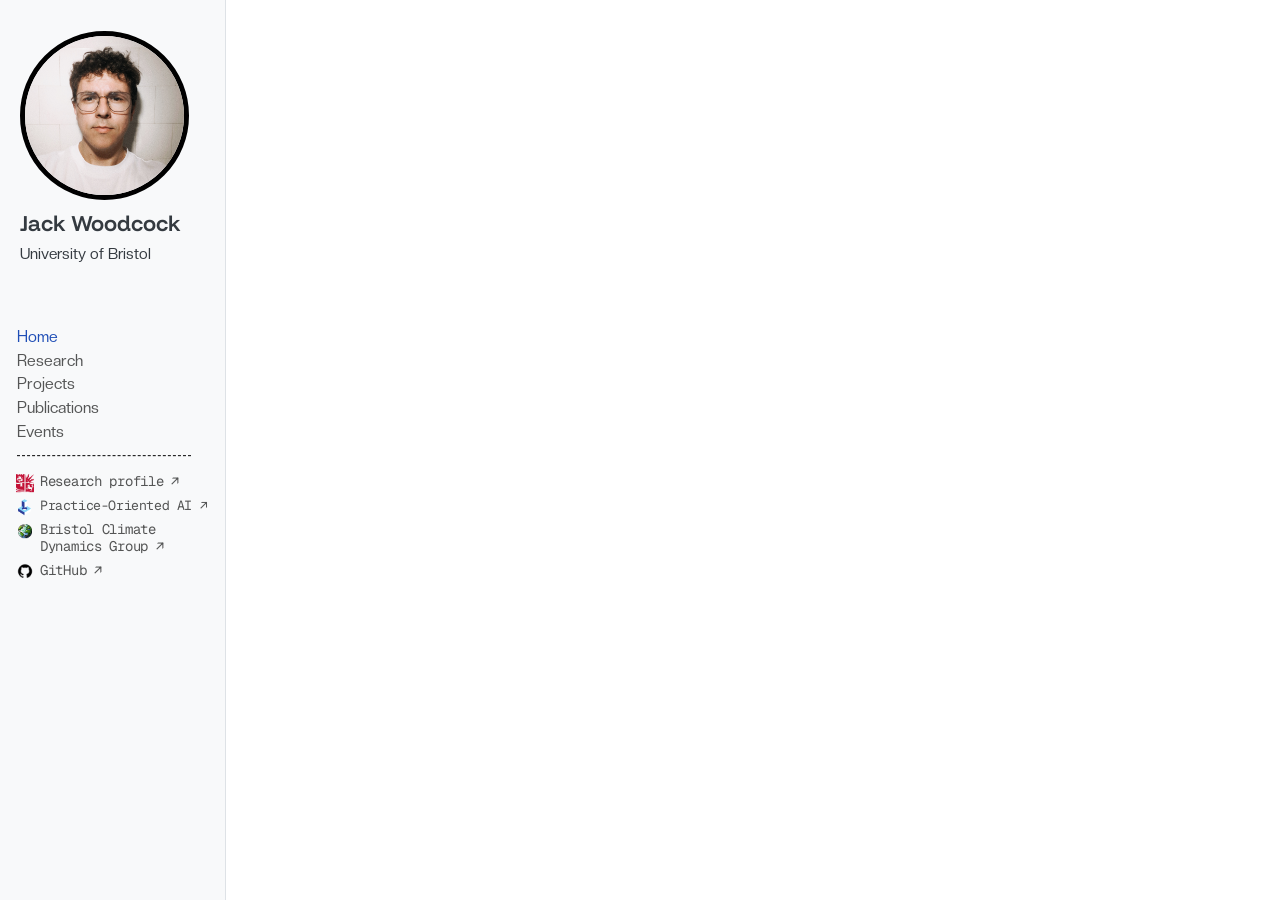
==== index.html @ 0cb57435 "Built site for gh-pages" ====
<!DOCTYPE html>
<html xmlns="http://www.w3.org/1999/xhtml" lang="en" xml:lang="en"><head>

<meta charset="utf-8">
<meta name="generator" content="quarto-1.10.18">

<meta name="viewport" content="width=device-width, initial-scale=1.0, user-scalable=yes">


<title>Jack Woodcock</title>
<style>
/* Default styles provided by pandoc.
** See https://pandoc.org/MANUAL.html#variables-for-html for config info.
*/
span.smallcaps{font-variant: small-caps;}
div.columns{display: flex; gap: 1.5em;}
div.column{flex: auto;}
@media screen {
div.columns{gap: min(4vw, 1.5em);}
div.column{overflow-x: auto;}
}
div.hanging-indent{margin-left: 1.5em; text-indent: -1.5em;}
ul.task-list{list-style: none;}
ul.task-list li input[type="checkbox"] {
  width: 0.8em;
  margin: 0 0.8em 0.2em -1em; /* quarto-specific, see https://github.com/quarto-dev/quarto-cli/issues/4556 */ 
  vertical-align: middle;
}
</style>


<script src="site_libs/quarto-nav/quarto-nav.js"></script>
<script src="site_libs/quarto-nav/headroom.min.js"></script>
<script src="site_libs/clipboard/clipboard.min.js"></script>
<script src="site_libs/quarto-html/quarto.js" type="module"></script>
<script src="site_libs/quarto-html/tabsets/tabsets.js" type="module"></script>
<script src="site_libs/quarto-html/popper.min.js"></script>
<script src="site_libs/quarto-html/tippy.umd.min.js"></script>
<script src="site_libs/quarto-html/anchor.min.js"></script>
<link href="site_libs/quarto-html/tippy.css" rel="stylesheet">
<link href="site_libs/quarto-html/quarto-syntax-highlighting-64a204ab8560d761af7679ceaba22944.css" rel="stylesheet" id="quarto-text-highlighting-styles">
<script src="site_libs/bootstrap/bootstrap.min.js"></script>
<link href="site_libs/bootstrap/bootstrap-icons.css" rel="stylesheet">
<link href="site_libs/bootstrap/bootstrap-1bdbca75b362e6c5a8c09207907ff998.min.css" rel="stylesheet" append-hash="true" id="quarto-bootstrap" data-mode="light">
<script id="quarto-search-options" type="application/json">{
  "language": {
    "search-no-results-text": "No results",
    "search-matching-documents-text": "matching documents",
    "search-copy-link-title": "Copy link to search",
    "search-hide-matches-text": "Hide additional matches",
    "search-more-match-text": "more match in this document",
    "search-more-matches-text": "more matches in this document",
    "search-clear-button-title": "Clear",
    "search-text-placeholder": "",
    "search-detached-cancel-button-title": "Cancel",
    "search-submit-button-title": "Submit",
    "search-label": "Search"
  }
}</script>


<link rel="stylesheet" href="styles.css">
</head>

<body class="nav-sidebar docked quarto-light">

<div id="quarto-search-results"></div>
  <header id="quarto-header" class="headroom fixed-top">
  <nav class="quarto-secondary-nav">
    <div class="container-fluid d-flex">
      <button type="button" class="quarto-btn-toggle btn" data-bs-toggle="collapse" role="button" data-bs-target=".quarto-sidebar-collapse-item" aria-controls="quarto-sidebar" aria-expanded="false" aria-label="Toggle sidebar navigation" onclick="if (window.quartoToggleHeadroom) { window.quartoToggleHeadroom(); }">
        <i class="bi bi-layout-text-sidebar-reverse"></i>
      </button>
        <nav class="quarto-page-breadcrumbs" aria-label="breadcrumb"><ol class="breadcrumb"><li class="breadcrumb-item"><a href="./index.html">Home</a></li></ol></nav>
        <a class="flex-grow-1" role="navigation" data-bs-toggle="collapse" data-bs-target=".quarto-sidebar-collapse-item" aria-controls="quarto-sidebar" aria-expanded="false" aria-label="Toggle sidebar navigation" onclick="if (window.quartoToggleHeadroom) { window.quartoToggleHeadroom(); }">      
        </a>
    </div>
  </nav>
</header>
<!-- content -->
<div id="quarto-content" class="quarto-container page-columns page-rows-contents page-layout-article">
<!-- sidebar -->
  <nav id="quarto-sidebar" class="sidebar collapse collapse-horizontal quarto-sidebar-collapse-item sidebar-navigation docked overflow-auto">
    <div class="pt-lg-2 mt-2 text-left sidebar-header sidebar-header-stacked">
      <a href="./index.html" class="sidebar-logo-link">
      <img src="./assets/images/profile.jpeg" alt="" class="sidebar-logo light-content py-0 d-lg-inline d-none">
      <img src="./assets/images/profile.jpeg" alt="" class="sidebar-logo dark-content py-0 d-lg-inline d-none">
      </a>
    <div class="sidebar-title mb-0 py-0">
      <a href="./">Jack Woodcock</a> 
    </div>
      </div>
    <div class="sidebar-menu-container"> 
    <ul class="list-unstyled mt-1">
        <li class="sidebar-item">
  <div class="sidebar-item-container"> 
  <a href="./index.html" class="sidebar-item-text sidebar-link active">
 <span class="menu-text">Home</span></a>
  </div>
</li>
        <li class="sidebar-item">
  <div class="sidebar-item-container"> 
  <a href="./research.html" class="sidebar-item-text sidebar-link">
 <span class="menu-text">Research</span></a>
  </div>
</li>
        <li class="sidebar-item">
  <div class="sidebar-item-container"> 
  <a href="./projects.html" class="sidebar-item-text sidebar-link">
 <span class="menu-text">Projects</span></a>
  </div>
</li>
        <li class="sidebar-item">
  <div class="sidebar-item-container"> 
  <a href="./publications.html" class="sidebar-item-text sidebar-link">
 <span class="menu-text">Publications</span></a>
  </div>
</li>
        <li class="sidebar-item">
  <div class="sidebar-item-container"> 
  <a href="./events.html" class="sidebar-item-text sidebar-link">
 <span class="menu-text">Events</span></a>
  </div>
</li>
        <li class="sidebar-item">
  <div class="sidebar-item-container"> 
  <a href="https://research-information.bris.ac.uk/en/persons/jack-woodcock/" class="sidebar-item-text sidebar-link" rel="noopener noreferrer" target="_blank">
 <span class="menu-text">Research profile</span></a>
  </div>
</li>
        <li class="sidebar-item">
  <div class="sidebar-item-container"> 
  <a href="https://www.bristol.ac.uk/cdt/practice-oriented-ai/" class="sidebar-item-text sidebar-link" rel="noopener noreferrer" target="_blank">
 <span class="menu-text">Practice-Oriented AI</span></a>
  </div>
</li>
        <li class="sidebar-item">
  <div class="sidebar-item-container"> 
  <a href="https://www.climatebristol.org/" class="sidebar-item-text sidebar-link" rel="noopener noreferrer" target="_blank">
 <span class="menu-text">Bristol Climate Dynamics Group</span></a>
  </div>
</li>
        <li class="sidebar-item">
  <div class="sidebar-item-container"> 
  <a href="https://github.com/UoB-jack" class="sidebar-item-text sidebar-link" rel="noopener noreferrer" target="_blank">
 <span class="menu-text">GitHub</span></a>
  </div>
</li>
    </ul>
    </div>
</nav>
<div id="quarto-sidebar-glass" class="quarto-sidebar-collapse-item" data-bs-toggle="collapse" data-bs-target=".quarto-sidebar-collapse-item"></div>
<!-- margin-sidebar -->
    <div id="quarto-margin-sidebar" class="sidebar margin-sidebar zindex-bottom">
        
    </div>
<!-- main -->
<main class="content" id="quarto-document-content"><header id="title-block-header" class="quarto-title-block"></header>







</main> <!-- /main -->
<script id="quarto-html-after-body" type="application/javascript">
  window.document.addEventListener("DOMContentLoaded", function (event) {
    const icon = "";
    const anchorJS = new window.AnchorJS();
    anchorJS.options = {
      placement: 'right',
      icon: icon
    };
    anchorJS.add('.anchored');
    const isCodeAnnotation = (el) => {
      for (const clz of el.classList) {
        if (clz.startsWith('code-annotation-')) {                     
          return true;
        }
      }
      return false;
    }
    const onCopySuccess = function(e) {
      // button target
      const button = e.trigger;
      // don't keep focus
      button.blur();
      // flash "checked"
      button.classList.add('code-copy-button-checked');
      var currentTitle = button.getAttribute("title");
      button.setAttribute("title", "Copied!");
      let tooltip;
      if (window.bootstrap) {
        button.setAttribute("data-bs-toggle", "tooltip");
        button.setAttribute("data-bs-placement", "left");
        button.setAttribute("data-bs-title", "Copied!");
        tooltip = new bootstrap.Tooltip(button, 
          { trigger: "manual", 
            customClass: "code-copy-button-tooltip",
            offset: [0, -8]});
        tooltip.show();    
      }
      setTimeout(function() {
        if (tooltip) {
          tooltip.hide();
          button.removeAttribute("data-bs-title");
          button.removeAttribute("data-bs-toggle");
          button.removeAttribute("data-bs-placement");
        }
        button.setAttribute("title", currentTitle);
        button.classList.remove('code-copy-button-checked');
      }, 1000);
      // clear code selection
      e.clearSelection();
    }
    const getTextToCopy = function(trigger) {
      const outerScaffold = trigger.parentElement.cloneNode(true);
      const codeEl = outerScaffold.querySelector('code');
      for (const childEl of codeEl.children) {
        if (isCodeAnnotation(childEl)) {
          childEl.remove();
        }
      }
      return codeEl.innerText;
    }
    const clipboard = new window.ClipboardJS('.code-copy-button:not([data-in-quarto-modal])', {
      text: getTextToCopy
    });
    clipboard.on('success', onCopySuccess);
    if (window.document.getElementById('quarto-embedded-source-code-modal')) {
      const clipboardModal = new window.ClipboardJS('.code-copy-button[data-in-quarto-modal]', {
        text: getTextToCopy,
        container: window.document.getElementById('quarto-embedded-source-code-modal')
      });
      clipboardModal.on('success', onCopySuccess);
    }
      var localhostRegex = new RegExp(/^(?:http|https):\/\/localhost\:?[0-9]*\//);
      var mailtoRegex = new RegExp(/^mailto:/);
        var filterRegex = new RegExp('/' + window.location.host + '/');
      var isInternal = (href) => {
          return filterRegex.test(href) || localhostRegex.test(href) || mailtoRegex.test(href);
      }
      // Inspect non-navigation links and adorn them if external
     var links = window.document.querySelectorAll('a[href]:not(.nav-link):not(.navbar-brand):not(.toc-action):not(.sidebar-link):not(.sidebar-item-toggle):not(.pagination-link):not(.no-external):not([aria-hidden]):not(.dropdown-item):not(.quarto-navigation-tool):not(.about-link)');
      for (var i=0; i<links.length; i++) {
        const link = links[i];
        if (!isInternal(link.href)) {
          // undo the damage that might have been done by quarto-nav.js in the case of
          // links that we want to consider external
          if (link.dataset.originalHref !== undefined) {
            link.href = link.dataset.originalHref;
          }
        }
      }
    function tippyHover(el, contentFn, onTriggerFn, onUntriggerFn) {
      const config = {
        allowHTML: true,
        maxWidth: 500,
        delay: 100,
        arrow: false,
        appendTo: function(el) {
            return el.parentElement;
        },
        interactive: true,
        interactiveBorder: 10,
        theme: 'quarto',
        placement: 'bottom-start',
      };
      if (contentFn) {
        config.content = contentFn;
      }
      if (onTriggerFn) {
        config.onTrigger = onTriggerFn;
      }
      if (onUntriggerFn) {
        config.onUntrigger = onUntriggerFn;
      }
      window.tippy(el, config); 
    }
    const noterefs = window.document.querySelectorAll('a[role="doc-noteref"]');
    for (var i=0; i<noterefs.length; i++) {
      const ref = noterefs[i];
      tippyHover(ref, function() {
        // use id or data attribute instead here
        let href = ref.getAttribute('data-footnote-href') || ref.getAttribute('href');
        try { href = new URL(href).hash; } catch {}
        const id = href.replace(/^#\/?/, "");
        const note = window.document.getElementById(id);
        if (note) {
          return note.innerHTML;
        } else {
          return "";
        }
      });
    }
    const xrefs = window.document.querySelectorAll('a.quarto-xref');
    const processXRef = (id, note) => {
      // Strip column container classes
      const stripColumnClz = (el) => {
        el.classList.remove("page-full", "page-columns");
        if (el.children) {
          for (const child of el.children) {
            stripColumnClz(child);
          }
        }
      }
      stripColumnClz(note)
      if (id === null || id.startsWith('sec-')) {
        // Special case sections, only their first couple elements
        const container = document.createElement("div");
        if (note.children && note.children.length > 2) {
          container.appendChild(note.children[0].cloneNode(true));
          for (let i = 1; i < note.children.length; i++) {
            const child = note.children[i];
            if (child.tagName === "P" && child.innerText === "") {
              continue;
            } else {
              container.appendChild(child.cloneNode(true));
              break;
            }
          }
          if (window.Quarto?.typesetMath) {
            window.Quarto.typesetMath(container);
          }
          return container.innerHTML
        } else {
          if (window.Quarto?.typesetMath) {
            window.Quarto.typesetMath(note);
          }
          return note.innerHTML;
        }
      } else {
        // Remove any anchor links if they are present
        const anchorLink = note.querySelector('a.anchorjs-link');
        if (anchorLink) {
          anchorLink.remove();
        }
        if (window.Quarto?.typesetMath) {
          window.Quarto.typesetMath(note);
        }
        if (note.classList.contains("callout")) {
          return note.outerHTML;
        } else {
          return note.innerHTML;
        }
      }
    }
    for (var i=0; i<xrefs.length; i++) {
      const xref = xrefs[i];
      tippyHover(xref, undefined, function(instance) {
        instance.disable();
        let url = xref.getAttribute('href');
        let hash = undefined; 
        if (url.startsWith('#')) {
          hash = url;
        } else {
          try { hash = new URL(url).hash; } catch {}
        }
        if (hash) {
          const id = hash.replace(/^#\/?/, "");
          const note = window.document.getElementById(id);
          if (note !== null) {
            try {
              const html = processXRef(id, note.cloneNode(true));
              instance.setContent(html);
            } finally {
              instance.enable();
              instance.show();
            }
          } else {
            // See if we can fetch this
            fetch(url.split('#')[0])
            .then(res => res.text())
            .then(html => {
              const parser = new DOMParser();
              const htmlDoc = parser.parseFromString(html, "text/html");
              const note = htmlDoc.getElementById(id);
              if (note !== null) {
                const html = processXRef(id, note);
                instance.setContent(html);
              } 
            }).finally(() => {
              instance.enable();
              instance.show();
            });
          }
        } else {
          // See if we can fetch a full url (with no hash to target)
          // This is a special case and we should probably do some content thinning / targeting
          fetch(url)
          .then(res => res.text())
          .then(html => {
            const parser = new DOMParser();
            const htmlDoc = parser.parseFromString(html, "text/html");
            const note = htmlDoc.querySelector('main.content');
            if (note !== null) {
              // This should only happen for chapter cross references
              // (since there is no id in the URL)
              // remove the first header
              if (note.children.length > 0 && note.children[0].tagName === "HEADER") {
                note.children[0].remove();
              }
              const html = processXRef(null, note);
              instance.setContent(html);
            } 
          }).finally(() => {
            instance.enable();
            instance.show();
          });
        }
      }, function(instance) {
      });
    }
        let selectedAnnoteEl;
        const selectorForAnnotation = ( cell, annotation) => {
          let cellAttr = 'data-code-cell="' + cell + '"';
          let lineAttr = 'data-code-annotation="' +  annotation + '"';
          const selector = 'span[' + cellAttr + '][' + lineAttr + ']';
          return selector;
        }
        const selectCodeLines = (annoteEl) => {
          const doc = window.document;
          const targetCell = annoteEl.getAttribute("data-target-cell");
          const targetAnnotation = annoteEl.getAttribute("data-target-annotation");
          const annoteSpan = window.document.querySelector(selectorForAnnotation(targetCell, targetAnnotation));
          const lines = annoteSpan.getAttribute("data-code-lines").split(",");
          const lineIds = lines.map((line) => {
            return targetCell + "-" + line;
          })
          let top = null;
          let height = null;
          let parent = null;
          if (lineIds.length > 0) {
              //compute the position of the single el (top and bottom and make a div)
              const el = window.document.getElementById(lineIds[0]);
              top = el.offsetTop;
              height = el.offsetHeight;
              parent = el.parentElement.parentElement;
            if (lineIds.length > 1) {
              const lastEl = window.document.getElementById(lineIds[lineIds.length - 1]);
              const bottom = lastEl.offsetTop + lastEl.offsetHeight;
              height = bottom - top;
            }
            if (top !== null && height !== null && parent !== null) {
              // cook up a div (if necessary) and position it 
              let div = window.document.getElementById("code-annotation-line-highlight");
              if (div === null) {
                div = window.document.createElement("div");
                div.setAttribute("id", "code-annotation-line-highlight");
                div.style.position = 'absolute';
                parent.appendChild(div);
              }
              div.style.top = top - 2 + "px";
              div.style.height = height + 4 + "px";
              div.style.left = 0;
              let gutterDiv = window.document.getElementById("code-annotation-line-highlight-gutter");
              if (gutterDiv === null) {
                gutterDiv = window.document.createElement("div");
                gutterDiv.setAttribute("id", "code-annotation-line-highlight-gutter");
                gutterDiv.style.position = 'absolute';
                const codeCell = window.document.getElementById(targetCell);
                const gutter = codeCell.querySelector('.code-annotation-gutter');
                gutter.appendChild(gutterDiv);
              }
              gutterDiv.style.top = top - 2 + "px";
              gutterDiv.style.height = height + 4 + "px";
            }
            selectedAnnoteEl = annoteEl;
          }
        };
        const unselectCodeLines = () => {
          const elementsIds = ["code-annotation-line-highlight", "code-annotation-line-highlight-gutter"];
          elementsIds.forEach((elId) => {
            const div = window.document.getElementById(elId);
            if (div) {
              div.remove();
            }
          });
          selectedAnnoteEl = undefined;
        };
          // Handle positioning of the toggle
      window.addEventListener(
        "resize",
        throttle(() => {
          elRect = undefined;
          if (selectedAnnoteEl) {
            selectCodeLines(selectedAnnoteEl);
          }
        }, 10)
      );
      function throttle(fn, ms) {
      let throttle = false;
      let timer;
        return (...args) => {
          if(!throttle) { // first call gets through
              fn.apply(this, args);
              throttle = true;
          } else { // all the others get throttled
              if(timer) clearTimeout(timer); // cancel #2
              timer = setTimeout(() => {
                fn.apply(this, args);
                timer = throttle = false;
              }, ms);
          }
        };
      }
        // Attach click handler to the DT
        const annoteDls = window.document.querySelectorAll('dt[data-target-cell]');
        for (const annoteDlNode of annoteDls) {
          annoteDlNode.addEventListener('click', (event) => {
            const clickedEl = event.target;
            if (clickedEl !== selectedAnnoteEl) {
              unselectCodeLines();
              const activeEl = window.document.querySelector('dt[data-target-cell].code-annotation-active');
              if (activeEl) {
                activeEl.classList.remove('code-annotation-active');
              }
              selectCodeLines(clickedEl);
              clickedEl.classList.add('code-annotation-active');
            } else {
              // Unselect the line
              unselectCodeLines();
              clickedEl.classList.remove('code-annotation-active');
            }
          });
        }
    const findCites = (el) => {
      const parentEl = el.parentElement;
      if (parentEl) {
        const cites = parentEl.dataset.cites;
        if (cites) {
          return {
            el,
            cites: cites.split(' ')
          };
        } else {
          return findCites(el.parentElement)
        }
      } else {
        return undefined;
      }
    };
    var bibliorefs = window.document.querySelectorAll('a[role="doc-biblioref"]');
    for (var i=0; i<bibliorefs.length; i++) {
      const ref = bibliorefs[i];
      const citeInfo = findCites(ref);
      if (citeInfo) {
        tippyHover(citeInfo.el, function() {
          var popup = window.document.createElement('div');
          citeInfo.cites.forEach(function(cite) {
            var citeDiv = window.document.createElement('div');
            citeDiv.classList.add('hanging-indent');
            citeDiv.classList.add('csl-entry');
            var biblioDiv = window.document.getElementById('ref-' + cite);
            if (biblioDiv) {
              citeDiv.innerHTML = biblioDiv.innerHTML;
            }
            popup.appendChild(citeDiv);
          });
          return popup.innerHTML;
        });
      }
    }
  });
  </script>
</div> <!-- /content -->




</body></html>
---- site_libs/quarto-html/tippy.css ----
.tippy-box[data-animation=fade][data-state=hidden]{opacity:0}[data-tippy-root]{max-width:calc(100vw - 10px)}.tippy-box{position:relative;background-color:#333;color:#fff;border-radius:4px;font-size:14px;line-height:1.4;white-space:normal;outline:0;transition-property:transform,visibility,opacity}.tippy-box[data-placement^=top]>.tippy-arrow{bottom:0}.tippy-box[data-placement^=top]>.tippy-arrow:before{bottom:-7px;left:0;border-width:8px 8px 0;border-top-color:initial;transform-origin:center top}.tippy-box[data-placement^=bottom]>.tippy-arrow{top:0}.tippy-box[data-placement^=bottom]>.tippy-arrow:before{top:-7px;left:0;border-width:0 8px 8px;border-bottom-color:initial;transform-origin:center bottom}.tippy-box[data-placement^=left]>.tippy-arrow{right:0}.tippy-box[data-placement^=left]>.tippy-arrow:before{border-width:8px 0 8px 8px;border-left-color:initial;right:-7px;transform-origin:center left}.tippy-box[data-placement^=right]>.tippy-arrow{left:0}.tippy-box[data-placement^=right]>.tippy-arrow:before{left:-7px;border-width:8px 8px 8px 0;border-right-color:initial;transform-origin:center right}.tippy-box[data-inertia][data-state=visible]{transition-timing-function:cubic-bezier(.54,1.5,.38,1.11)}.tippy-arrow{width:16px;height:16px;color:#333}.tippy-arrow:before{content:"";position:absolute;border-color:transparent;border-style:solid}.tippy-content{position:relative;padding:5px 9px;z-index:1}
---- site_libs/quarto-html/quarto-syntax-highlighting-64a204ab8560d761af7679ceaba22944.css ----
/* quarto syntax highlight colors */
:root {
  --quarto-hl-ot-color: #003B4F;
  --quarto-hl-at-color: #657422;
  --quarto-hl-ss-color: #20794D;
  --quarto-hl-an-color: #5E5E5E;
  --quarto-hl-fu-color: #4758AB;
  --quarto-hl-st-color: #20794D;
  --quarto-hl-cf-color: #003B4F;
  --quarto-hl-op-color: #5E5E5E;
  --quarto-hl-er-color: #AD0000;
  --quarto-hl-bn-color: #AD0000;
  --quarto-hl-al-color: #AD0000;
  --quarto-hl-va-color: #111111;
  --quarto-hl-bu-color: inherit;
  --quarto-hl-ex-color: inherit;
  --quarto-hl-pp-color: #AD0000;
  --quarto-hl-in-color: #5E5E5E;
  --quarto-hl-vs-color: #20794D;
  --quarto-hl-wa-color: #5E5E5E;
  --quarto-hl-do-color: #5E5E5E;
  --quarto-hl-im-color: #00769E;
  --quarto-hl-ch-color: #20794D;
  --quarto-hl-dt-color: #AD0000;
  --quarto-hl-fl-color: #AD0000;
  --quarto-hl-co-color: #5E5E5E;
  --quarto-hl-cv-color: #5E5E5E;
  --quarto-hl-cn-color: #8f5902;
  --quarto-hl-sc-color: #5E5E5E;
  --quarto-hl-dv-color: #AD0000;
  --quarto-hl-kw-color: #003B4F;
}

/* other quarto variables */
:root {
  --quarto-font-monospace: SFMono-Regular, Menlo, Monaco, Consolas, "Liberation Mono", "Courier New", monospace;
}

/* syntax highlight based on Pandoc's rules */
pre > code.sourceCode > span {
  color: #003B4F;
}

code.sourceCode > span {
  color: #003B4F;
}

div.sourceCode,
div.sourceCode pre.sourceCode {
  color: #003B4F;
}

/* Normal */
code span {
  color: #003B4F;
}

/* Alert */
code span.al {
  color: #AD0000;
  font-style: inherit;
}

/* Annotation */
code span.an {
  color: #5E5E5E;
  font-style: inherit;
}

/* Attribute */
code span.at {
  color: #657422;
  font-style: inherit;
}

/* BaseN */
code span.bn {
  color: #AD0000;
  font-style: inherit;
}

/* BuiltIn */
code span.bu {
  font-style: inherit;
}

/* ControlFlow */
code span.cf {
  color: #003B4F;
  font-weight: bold;
  font-style: inherit;
}

/* Char */
code span.ch {
  color: #20794D;
  font-style: inherit;
}

/* Constant */
code span.cn {
  color: #8f5902;
  font-style: inherit;
}

/* Comment */
code span.co {
  color: #5E5E5E;
  font-style: inherit;
}

/* CommentVar */
code span.cv {
  color: #5E5E5E;
  font-style: italic;
}

/* Documentation */
code span.do {
  color: #5E5E5E;
  font-style: italic;
}

/* DataType */
code span.dt {
  color: #AD0000;
  font-style: inherit;
}

/* DecVal */
code span.dv {
  color: #AD0000;
  font-style: inherit;
}

/* Error */
code span.er {
  color: #AD0000;
  font-style: inherit;
}

/* Extension */
code span.ex {
  font-style: inherit;
}

/* Float */
code span.fl {
  color: #AD0000;
  font-style: inherit;
}

/* Function */
code span.fu {
  color: #4758AB;
  font-style: inherit;
}

/* Import */
code span.im {
  color: #00769E;
  font-style: inherit;
}

/* Information */
code span.in {
  color: #5E5E5E;
  font-style: inherit;
}

/* Keyword */
code span.kw {
  color: #003B4F;
  font-weight: bold;
  font-style: inherit;
}

/* Operator */
code span.op {
  color: #5E5E5E;
  font-style: inherit;
}

/* Other */
code span.ot {
  color: #003B4F;
  font-style: inherit;
}

/* Preprocessor */
code span.pp {
  color: #AD0000;
  font-style: inherit;
}

/* SpecialChar */
code span.sc {
  color: #5E5E5E;
  font-style: inherit;
}

/* SpecialString */
code span.ss {
  color: #20794D;
  font-style: inherit;
}

/* String */
code span.st {
  color: #20794D;
  font-style: inherit;
}

/* Variable */
code span.va {
  color: #111111;
  font-style: inherit;
}

/* VerbatimString */
code span.vs {
  color: #20794D;
  font-style: inherit;
}

/* Warning */
code span.wa {
  color: #5E5E5E;
  font-style: italic;
}

.prevent-inlining {
  content: "</";
}

/*# sourceMappingURL=9d8d5bb603a83b8298b89080a598c93b.css.map */
---- styles.css ----
@font-face {
  font-family: "Funnel Display";
  src: url("assets/fonts/FunnelDisplay-SemiBold.ttf") format("truetype");
  font-weight: 600;
  font-display: swap;
}

@font-face {
  font-family: "Creato Display";
  src: url("assets/fonts/CreatoDisplay-Regular.otf") format("opentype");
  font-weight: 400;
  font-display: swap;
}

@font-face {
  font-family: "Creato Display";
  src: url("assets/fonts/CreatoDisplay-RegularItalic.otf") format("opentype");
  font-style: italic;
  font-weight: 400;
  font-display: swap;
}

@font-face {
  font-family: "Creato Display";
  src: url("assets/fonts/CreatoDisplay-Bold.otf") format("opentype");
  font-weight: 700;
  font-display: swap;
}

@font-face {
  font-family: "Creato Display";
  src: url("assets/fonts/CreatoDisplay-BoldItalic.otf") format("opentype");
  font-style: italic;
  font-weight: 700;
  font-display: swap;
}

@font-face {
  font-family: "Geist Mono";
  src: url("assets/fonts/GeistMono-Regular.ttf") format("truetype");
  font-weight: 400;
  font-display: swap;
}

:root {
  --bs-body-font-family: "Creato Display", sans-serif;
}

:is(h1, h2, h3, h4, h5, h6, .title, .sidebar-title, .sidebar-navigation a[href^="./"]) {
  font-family: "Funnel Display", sans-serif;
  font-weight: 600;
}

.sidebar-logo {
  aspect-ratio: 1;
  object-fit: cover;
  border: 5px solid #000;
  border-radius: 50%;
}

.sidebar-title::after {
  content: "University of Bristol";
  display: block;
  margin-top: 0.15rem;
  font-family: "Creato Display", sans-serif;
  font-size: 0.9rem;
  font-weight: 400;
}

.sidebar-navigation a[href^="https://"] {
  font-family: "Geist Mono", monospace;
  font-size: 0.82rem;
  letter-spacing: -0.02em;
}

.sidebar-navigation a[href^="https://"] .menu-text {
  position: relative;
  display: inline-block;
  padding-left: 1.35rem;
}

.sidebar-navigation a[href^="https://"] .menu-text::before {
  content: "";
  position: absolute;
  top: var(--logo-y, 0.12rem);
  left: var(--logo-x, 0);
  width: var(--logo-size, 0.9rem);
  height: var(--logo-size, 0.9rem);
  background: var(--link-logo) center / contain no-repeat;
}

.sidebar-navigation a[href^="https://"] .menu-text::after {
  content: " ↗";
}

.sidebar-navigation li:has(a[href^="https://"]) {
  margin-bottom: 0.4rem;
}

.sidebar-navigation li:has(a[href^="https://research-information.bris.ac.uk"]) {
  margin-top: 0.9rem;
  padding-top: 1rem;
  border-top: 1px dashed #000;
}

.sidebar-navigation a[href^="https://research-information.bris.ac.uk"] {
  --link-logo: url("assets/images/logos/uob.png");
  --logo-size: 1.05rem;
  --logo-x: -0.075rem;
  --logo-y: 0.04rem;
}

.sidebar-navigation a[href^="https://www.bristol.ac.uk/cdt/practice-oriented-ai/"] {
  --link-logo: url("assets/images/logos/PrOAI.png");
  --logo-size: 0.96rem;
  --logo-x: -0.03rem;
  --logo-y: 0.09rem;
  font-size: 0.78rem;
  letter-spacing: -0.03em;
  white-space: nowrap;
}

.sidebar-navigation a[href^="https://www.climatebristol.org/"] {
  --link-logo: url("assets/images/logos/BCD.png");
  --logo-size: 0.82rem;
  --logo-x: 0.04rem;
  --logo-y: 0.16rem;
}

.sidebar-navigation a[href^="https://github.com/"] {
  --link-logo: url("assets/images/logos/GH.png");
  --logo-size: 1.05rem;
  --logo-x: -0.075rem;
  --logo-y: 0.04rem;
}

@media (min-width: 992px) {
  #quarto-sidebar {
    position: relative;
  }

  #quarto-sidebar .sidebar-menu-container {
    position: absolute;
    top: 50%;
    right: 1rem;
    left: 1rem;
    transform: translateY(-50%);
  }
}
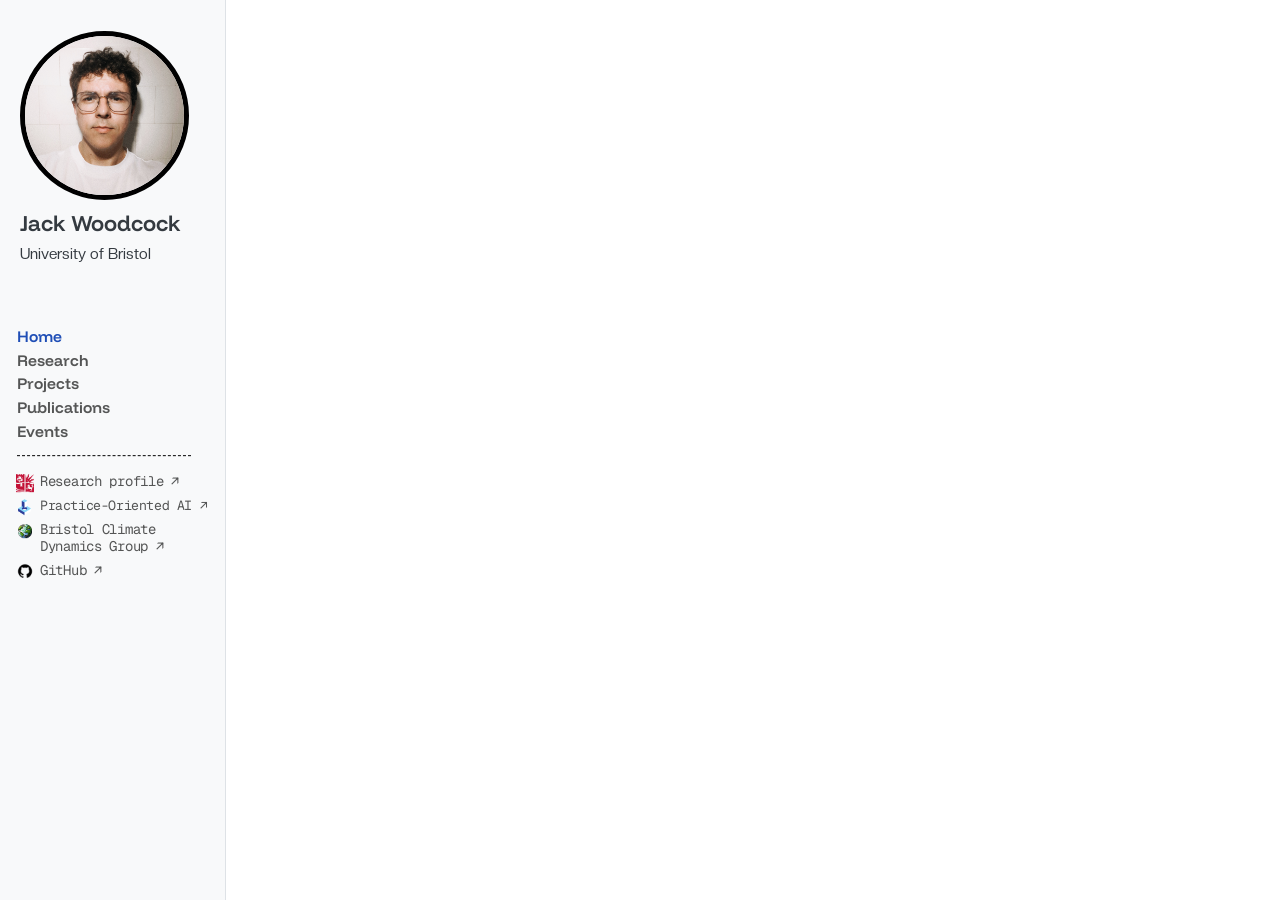
==== commit c3b4f4ff: "Built site for gh-pages" ====
--- a/index.html
+++ b/index.html
@@ -41,7 +41,7 @@
 <link href="site_libs/quarto-html/quarto-syntax-highlighting-64a204ab8560d761af7679ceaba22944.css" rel="stylesheet" id="quarto-text-highlighting-styles">
 <script src="site_libs/bootstrap/bootstrap.min.js"></script>
 <link href="site_libs/bootstrap/bootstrap-icons.css" rel="stylesheet">
-<link href="site_libs/bootstrap/bootstrap-1bdbca75b362e6c5a8c09207907ff998.min.css" rel="stylesheet" append-hash="true" id="quarto-bootstrap" data-mode="light">
+<link href="site_libs/bootstrap/bootstrap-fbc5b4e29cc3cf7a21410927c5af7b66.min.css" rel="stylesheet" append-hash="true" id="quarto-bootstrap" data-mode="light">
 <script id="quarto-search-options" type="application/json">{
   "language": {
     "search-no-results-text": "No results",
@@ -237,7 +237,7 @@
     }
       var localhostRegex = new RegExp(/^(?:http|https):\/\/localhost\:?[0-9]*\//);
       var mailtoRegex = new RegExp(/^mailto:/);
-        var filterRegex = new RegExp('/' + window.location.host + '/');
+        var filterRegex = new RegExp("https:\/\/UoB-jack\.github\.io\/personal_page\/");
       var isInternal = (href) => {
           return filterRegex.test(href) || localhostRegex.test(href) || mailtoRegex.test(href);
       }
--- a/styles.css
+++ b/styles.css
@@ -46,7 +46,7 @@
   --bs-body-font-family: "Creato Display", sans-serif;
 }
 
-:is(h1, h2, h3, h4, h5, h6, .title, .sidebar-title, .sidebar-navigation a[href^="./"]) {
+:is(h1, h2, h3, h4, h5, h6, .title, .sidebar-title, .sidebar-title a, .sidebar-navigation a.sidebar-link:not([target="_blank"])) {
   font-family: "Funnel Display", sans-serif;
   font-weight: 600;
 }
@@ -67,19 +67,19 @@
   font-weight: 400;
 }
 
-.sidebar-navigation a[href^="https://"] {
+.sidebar-navigation a[target="_blank"] {
   font-family: "Geist Mono", monospace;
   font-size: 0.82rem;
   letter-spacing: -0.02em;
 }
 
-.sidebar-navigation a[href^="https://"] .menu-text {
+.sidebar-navigation a[target="_blank"] .menu-text {
   position: relative;
   display: inline-block;
   padding-left: 1.35rem;
 }
 
-.sidebar-navigation a[href^="https://"] .menu-text::before {
+.sidebar-navigation a[target="_blank"] .menu-text::before {
   content: "";
   position: absolute;
   top: var(--logo-y, 0.12rem);
@@ -89,11 +89,11 @@
   background: var(--link-logo) center / contain no-repeat;
 }
 
-.sidebar-navigation a[href^="https://"] .menu-text::after {
+.sidebar-navigation a[target="_blank"] .menu-text::after {
   content: " ↗";
 }
 
-.sidebar-navigation li:has(a[href^="https://"]) {
+.sidebar-navigation li:has(a[target="_blank"]) {
   margin-bottom: 0.4rem;
 }
 
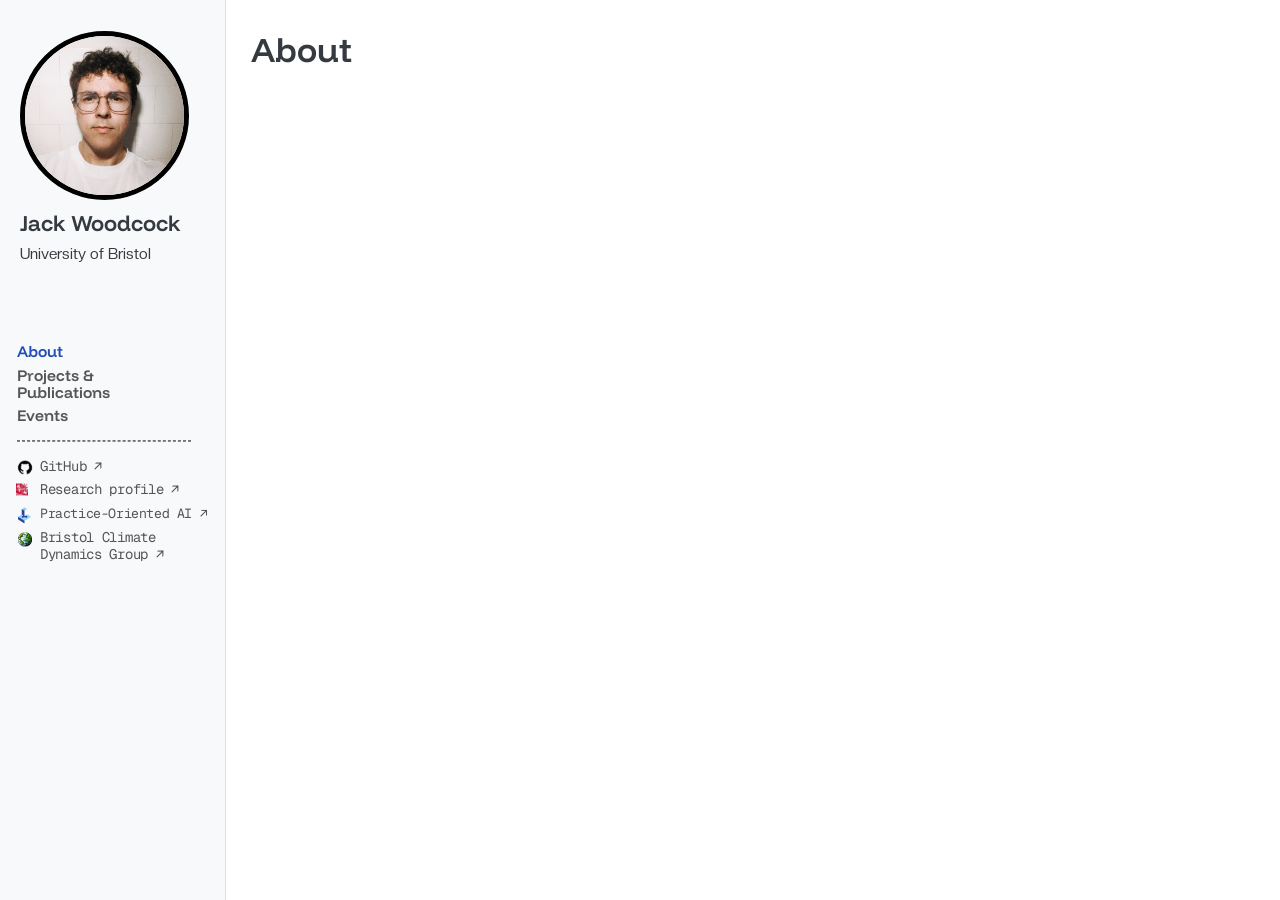
==== commit 5d1dcd10: "Built site for gh-pages" ====
--- a/index.html
+++ b/index.html
@@ -7,7 +7,7 @@
 <meta name="viewport" content="width=device-width, initial-scale=1.0, user-scalable=yes">
 
 
-<title>Jack Woodcock</title>
+<title>About – Jack Woodcock</title>
 <style>
 /* Default styles provided by pandoc.
 ** See https://pandoc.org/MANUAL.html#variables-for-html for config info.
@@ -71,7 +71,7 @@
       <button type="button" class="quarto-btn-toggle btn" data-bs-toggle="collapse" role="button" data-bs-target=".quarto-sidebar-collapse-item" aria-controls="quarto-sidebar" aria-expanded="false" aria-label="Toggle sidebar navigation" onclick="if (window.quartoToggleHeadroom) { window.quartoToggleHeadroom(); }">
         <i class="bi bi-layout-text-sidebar-reverse"></i>
       </button>
-        <nav class="quarto-page-breadcrumbs" aria-label="breadcrumb"><ol class="breadcrumb"><li class="breadcrumb-item"><a href="./index.html">Home</a></li></ol></nav>
+        <nav class="quarto-page-breadcrumbs" aria-label="breadcrumb"><ol class="breadcrumb"><li class="breadcrumb-item"><a href="./index.html">About</a></li></ol></nav>
         <a class="flex-grow-1" role="navigation" data-bs-toggle="collapse" data-bs-target=".quarto-sidebar-collapse-item" aria-controls="quarto-sidebar" aria-expanded="false" aria-label="Toggle sidebar navigation" onclick="if (window.quartoToggleHeadroom) { window.quartoToggleHeadroom(); }">      
         </a>
     </div>
@@ -95,25 +95,13 @@
         <li class="sidebar-item">
   <div class="sidebar-item-container"> 
   <a href="./index.html" class="sidebar-item-text sidebar-link active">
- <span class="menu-text">Home</span></a>
-  </div>
-</li>
-        <li class="sidebar-item">
-  <div class="sidebar-item-container"> 
-  <a href="./research.html" class="sidebar-item-text sidebar-link">
- <span class="menu-text">Research</span></a>
+ <span class="menu-text">About</span></a>
   </div>
 </li>
         <li class="sidebar-item">
   <div class="sidebar-item-container"> 
   <a href="./projects.html" class="sidebar-item-text sidebar-link">
- <span class="menu-text">Projects</span></a>
-  </div>
-</li>
-        <li class="sidebar-item">
-  <div class="sidebar-item-container"> 
-  <a href="./publications.html" class="sidebar-item-text sidebar-link">
- <span class="menu-text">Publications</span></a>
+ <span class="menu-text">Projects &amp; Publications</span></a>
   </div>
 </li>
         <li class="sidebar-item">
@@ -124,6 +112,12 @@
 </li>
         <li class="sidebar-item">
   <div class="sidebar-item-container"> 
+  <a href="https://github.com/UoB-jack" class="sidebar-item-text sidebar-link" rel="noopener noreferrer" target="_blank">
+ <span class="menu-text">GitHub</span></a>
+  </div>
+</li>
+        <li class="sidebar-item">
+  <div class="sidebar-item-container"> 
   <a href="https://research-information.bris.ac.uk/en/persons/jack-woodcock/" class="sidebar-item-text sidebar-link" rel="noopener noreferrer" target="_blank">
  <span class="menu-text">Research profile</span></a>
   </div>
@@ -138,12 +132,6 @@
   <div class="sidebar-item-container"> 
   <a href="https://www.climatebristol.org/" class="sidebar-item-text sidebar-link" rel="noopener noreferrer" target="_blank">
  <span class="menu-text">Bristol Climate Dynamics Group</span></a>
-  </div>
-</li>
-        <li class="sidebar-item">
-  <div class="sidebar-item-container"> 
-  <a href="https://github.com/UoB-jack" class="sidebar-item-text sidebar-link" rel="noopener noreferrer" target="_blank">
- <span class="menu-text">GitHub</span></a>
   </div>
 </li>
     </ul>
@@ -155,9 +143,25 @@
         
     </div>
 <!-- main -->
-<main class="content" id="quarto-document-content"><header id="title-block-header" class="quarto-title-block"></header>
-
-
+<main class="content" id="quarto-document-content">
+
+<header id="title-block-header" class="quarto-title-block default">
+<div class="quarto-title">
+<h1 class="title">About</h1>
+</div>
+
+
+
+<div class="quarto-title-meta">
+
+    
+  
+    
+  </div>
+  
+
+
+</header>
 
 
 
--- a/styles.css
+++ b/styles.css
@@ -97,15 +97,22 @@
   margin-bottom: 0.4rem;
 }
 
-.sidebar-navigation li:has(a[href^="https://research-information.bris.ac.uk"]) {
+.sidebar-navigation li:has(a[href^="https://github.com/UoB-jack"]) {
   margin-top: 0.9rem;
   padding-top: 1rem;
   border-top: 1px dashed #000;
 }
 
+.sidebar-navigation a[href^="https://github.com/UoB-jack"] {
+  --link-logo: url("assets/images/logos/GH.png");
+  --logo-size: 1.05rem;
+  --logo-x: -0.075rem;
+  --logo-y: 0.04rem;
+}
+
 .sidebar-navigation a[href^="https://research-information.bris.ac.uk"] {
   --link-logo: url("assets/images/logos/uob.png");
-  --logo-size: 1.05rem;
+  --logo-size: 0.75rem;
   --logo-x: -0.075rem;
   --logo-y: 0.04rem;
 }
@@ -127,13 +134,6 @@
   --logo-y: 0.16rem;
 }
 
-.sidebar-navigation a[href^="https://github.com/"] {
-  --link-logo: url("assets/images/logos/GH.png");
-  --logo-size: 1.05rem;
-  --logo-x: -0.075rem;
-  --logo-y: 0.04rem;
-}
-
 @media (min-width: 992px) {
   #quarto-sidebar {
     position: relative;
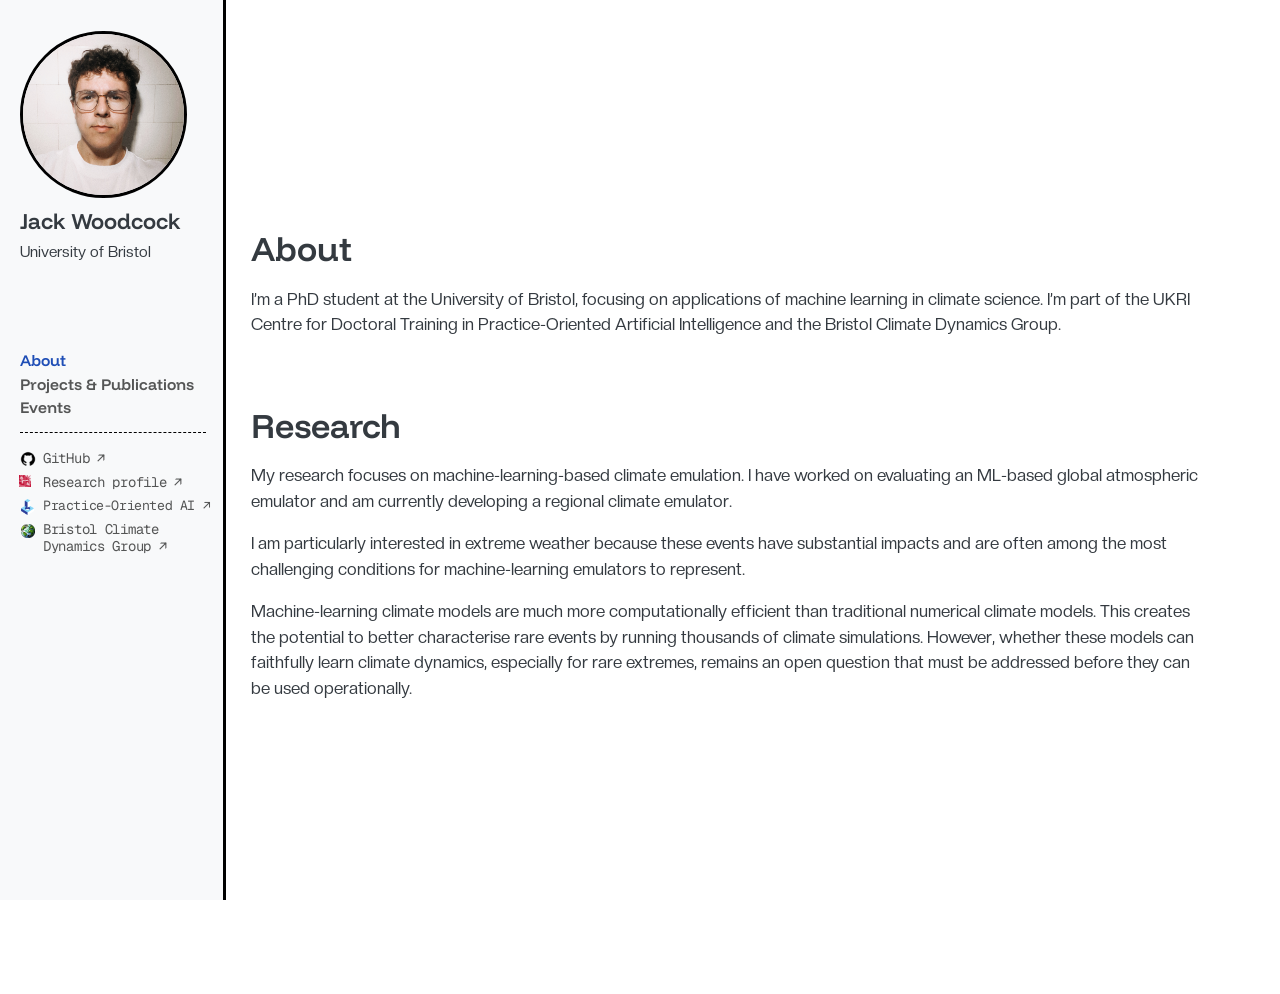
==== commit daedcebc: "Built site for gh-pages" ====
--- a/index.html
+++ b/index.html
@@ -62,7 +62,7 @@
 <link rel="stylesheet" href="styles.css">
 </head>
 
-<body class="nav-sidebar docked quarto-light">
+<body class="nav-sidebar docked about-page fullcontent quarto-light">
 
 <div id="quarto-search-results"></div>
   <header id="quarto-header" class="headroom fixed-top">
@@ -139,9 +139,7 @@
 </nav>
 <div id="quarto-sidebar-glass" class="quarto-sidebar-collapse-item" data-bs-toggle="collapse" data-bs-target=".quarto-sidebar-collapse-item"></div>
 <!-- margin-sidebar -->
-    <div id="quarto-margin-sidebar" class="sidebar margin-sidebar zindex-bottom">
-        
-    </div>
+    
 <!-- main -->
 <main class="content" id="quarto-document-content">
 
@@ -164,8 +162,15 @@
 </header>
 
 
-
-
+<p>I’m a PhD student at the University of Bristol, focusing on applications of machine learning in climate science. I’m part of the UKRI Centre for Doctoral Training in Practice-Oriented Artificial Intelligence and the Bristol Climate Dynamics Group.</p>
+<section id="research" class="level1">
+<h1>Research</h1>
+<p>My research focuses on machine-learning-based climate emulation. I have worked on evaluating an ML-based global atmospheric emulator and am currently developing a regional climate emulator.</p>
+<p>I am particularly interested in extreme weather because these events have substantial impacts and are often among the most challenging conditions for machine-learning emulators to represent.</p>
+<p>Machine-learning climate models are much more computationally efficient than traditional numerical climate models. This creates the potential to better characterise rare events by running thousands of climate simulations. However, whether these models can faithfully learn climate dynamics, especially for rare extremes, remains an open question that must be addressed before they can be used operationally.</p>
+
+
+</section>
 
 </main> <!-- /main -->
 <script id="quarto-html-after-body" type="application/javascript">
--- a/styles.css
+++ b/styles.css
@@ -54,8 +54,12 @@
 .sidebar-logo {
   aspect-ratio: 1;
   object-fit: cover;
-  border: 5px solid #000;
+  border: 3px solid #000;
   border-radius: 50%;
+}
+
+#quarto-sidebar {
+  border-right: 3px solid #000 !important;
 }
 
 .sidebar-title::after {
@@ -134,16 +138,94 @@
   --logo-y: 0.16rem;
 }
 
+@media (max-width: 991.98px) {
+  #quarto-header,
+  #quarto-header .quarto-secondary-nav,
+  #quarto-header .container-fluid {
+    height: 0;
+    min-height: 0;
+    padding: 0;
+    background: transparent;
+    border: 0;
+    box-shadow: none;
+  }
+
+  #quarto-header .quarto-page-breadcrumbs,
+  #quarto-header .flex-grow-1 {
+    display: none;
+  }
+
+  #quarto-header .quarto-btn-toggle {
+    position: fixed;
+    top: calc(1rem + env(safe-area-inset-top));
+    left: 1.5rem;
+    z-index: 1050;
+    display: grid !important;
+    width: 2.8rem;
+    height: 1.8rem;
+    padding: 0;
+    place-items: center;
+    color: #000;
+    background: #fff;
+    border: 3px solid #000;
+    border-radius: 999px;
+    box-shadow: none;
+  }
+
+  #quarto-header .quarto-btn-toggle i {
+    display: none;
+  }
+
+  #quarto-header .quarto-btn-toggle::before {
+    content: "";
+    position: absolute;
+    top: 50%;
+    left: 50%;
+    width: 1.4rem;
+    height: 0.3rem;
+    background:
+      radial-gradient(circle at 0.15rem 50%, #000 0 0.15rem, transparent 0.16rem),
+      radial-gradient(circle at 50% 50%, #000 0 0.15rem, transparent 0.16rem),
+      radial-gradient(circle at calc(100% - 0.15rem) 50%, #000 0 0.15rem, transparent 0.16rem);
+    transform: translate(-50%, -50%);
+  }
+
+  #quarto-header .quarto-btn-toggle::after {
+    display: none;
+  }
+
+  #quarto-sidebar .sidebar-logo.light-content {
+    display: inline-block !important;
+    width: 10rem;
+    max-width: 60%;
+  }
+
+  #quarto-document-content {
+    padding-top: 4rem !important;
+  }
+}
+
 @media (min-width: 992px) {
   #quarto-sidebar {
-    position: relative;
+    display: flex !important;
+    flex-direction: column;
   }
 
   #quarto-sidebar .sidebar-menu-container {
-    position: absolute;
-    top: 50%;
-    right: 1rem;
-    left: 1rem;
-    transform: translateY(-50%);
-  }
-}
+    margin-top: clamp(2rem, 7vh, 4rem);
+    margin-bottom: auto;
+  }
+
+  body.about-page {
+    overflow-y: hidden;
+  }
+
+  body.about-page #quarto-document-content {
+    display: flex;
+    height: 100vh;
+    height: 100dvh;
+    flex-direction: column;
+    justify-content: center;
+    overflow-y: auto;
+  }
+}
